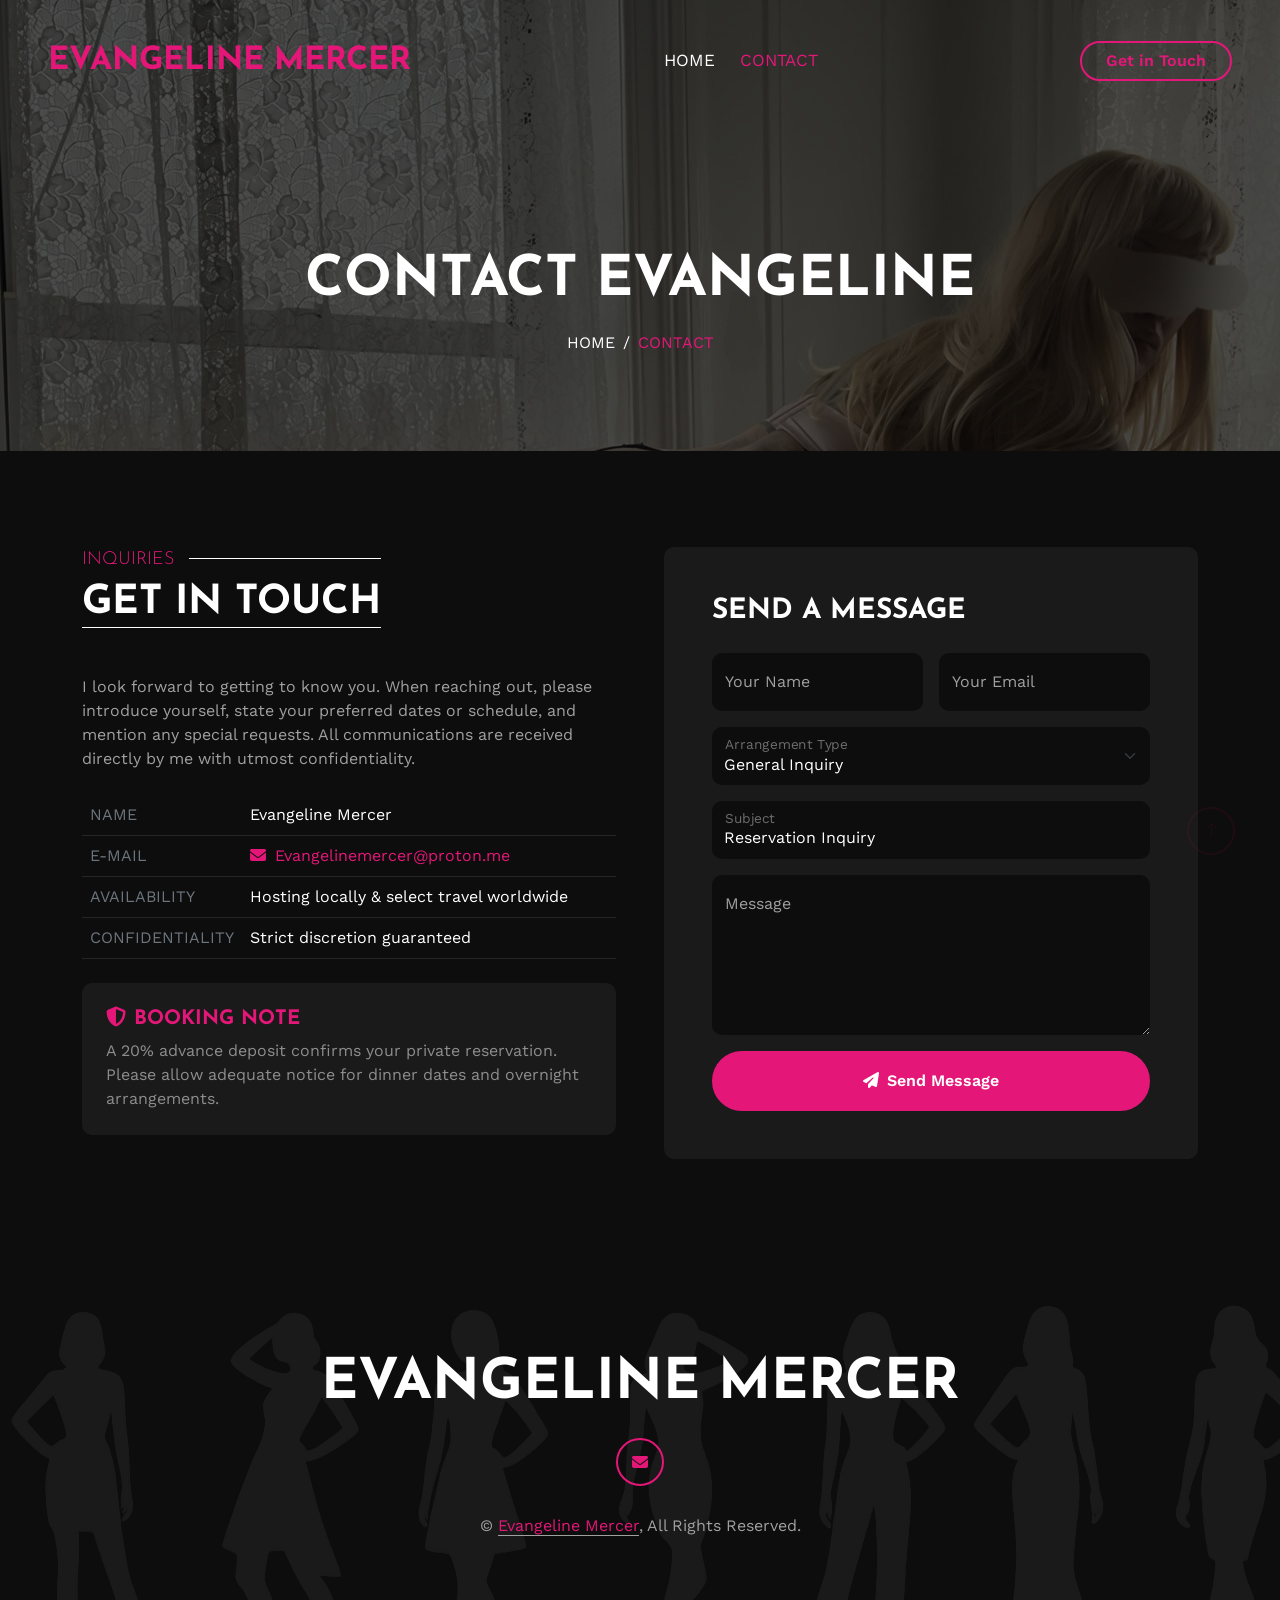
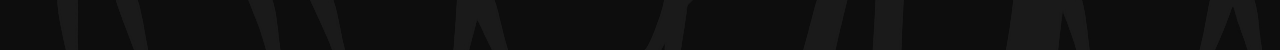
==== contact.html @ fb11c60f "Initial commit: Evangeline Mercer portfolio web app" ====
<!DOCTYPE html>
<html lang="en">

<head>
    <meta charset="utf-8">
    <title>Contact | Evangeline Mercer</title>
    <meta content="width=device-width, initial-scale=1.0" name="viewport">
    <meta content="Evangeline Mercer, Contact, Companion, Inquiries" name="keywords">
    <meta content="Get in touch with Evangeline Mercer for reservations and inquiries." name="description">

    <!-- Favicon -->
    <link href="img/favicon.svg" rel="icon" type="image/svg+xml">

    <!-- Google Web Fonts -->
    <link rel="preconnect" href="https://fonts.googleapis.com">
    <link rel="preconnect" href="https://fonts.gstatic.com" crossorigin>
    <link
        href="https://fonts.googleapis.com/css2?family=Josefin+Sans:wght@300;700&family=Work+Sans:wght@400;600&display=swap"
        rel="stylesheet">

    <!-- Icon Font Stylesheet -->
    <link href="https://cdnjs.cloudflare.com/ajax/libs/font-awesome/6.5.1/css/all.min.css" rel="stylesheet">
    <link href="https://cdn.jsdelivr.net/npm/bootstrap-icons@1.4.1/font/bootstrap-icons.css" rel="stylesheet">

    <!-- Libraries Stylesheet -->
    <link href="lib/animate/animate.min.css" rel="stylesheet">
    <link href="lib/lightbox/css/lightbox.min.css" rel="stylesheet">
    <link href="lib/owlcarousel/assets/owl.carousel.min.css" rel="stylesheet">

    <!-- Customized Bootstrap Stylesheet -->
    <link href="css/bootstrap.min.css" rel="stylesheet">

    <!-- Template Stylesheet -->
    <link href="css/style.css" rel="stylesheet">
</head>

<body>
    <!-- Spinner Start -->
    <div id="spinner"
        class="show bg-dark position-fixed translate-middle w-100 vh-100 top-50 start-50 d-flex align-items-center justify-content-center">
        <div class="spinner-grow text-primary" style="width: 3rem; height: 3rem;" role="status">
            <span class="sr-only">Loading...</span>
        </div>
    </div>
    <!-- Spinner End -->


    <!-- Header Start -->
    <div class="container-fluid p-0">
        <nav class="navbar navbar-expand-lg navbar-dark px-lg-5">
            <a href="index.html" class="navbar-brand ms-4 ms-lg-0">
                <h2 class="mb-0 text-primary text-uppercase">Evangeline Mercer</h2>
            </a>
            <button type="button" class="navbar-toggler me-4" data-bs-toggle="collapse"
                data-bs-target="#navbarCollapse">
                <span class="navbar-toggler-icon"></span>
            </button>
            <div class="collapse navbar-collapse" id="navbarCollapse">
                <div class="navbar-nav mx-auto p-4 p-lg-0">
                    <a href="index.html" class="nav-item nav-link">Home</a>
                    <a href="contact.html" class="nav-item nav-link active">Contact</a>
                </div>
                <div class="d-none d-lg-flex">
                    <a href="contact.html" class="btn btn-outline-primary border-2 px-4">Get in Touch</a>
                </div>
            </div>
        </nav>

        <div class="page-header pb-5">
            <div class="container text-center py-5">
                <h1 class="display-4 text-uppercase mb-3 animated slideInDown">Contact Evangeline</h1>
                <nav aria-label="breadcrumb" class="animated slideInDown">
                    <ol class="breadcrumb justify-content-center text-uppercase mb-0">
                        <li class="breadcrumb-item"><a class="text-white" href="index.html">Home</a></li>
                        <li class="breadcrumb-item text-primary active" aria-current="page">Contact</li>
                    </ol>
                </nav>
            </div>
        </div>
    </div>
    <!-- Header End -->


    <!-- Contact Start -->
    <div class="container-fluid py-5">
        <div class="container py-5">
            <div class="row g-5">
                <div class="col-lg-6">
                    <div class="title wow fadeInUp" data-wow-delay="0.1s">
                        <div class="title-left">
                            <h5 class="text-uppercase text-primary mb-2">Inquiries</h5>
                            <h1>Get in Touch</h1>
                        </div>
                    </div>
                    <p class="mb-4 wow fadeInUp" data-wow-delay="0.2s">
                        I look forward to getting to know you. When reaching out, please introduce yourself, state your preferred dates or schedule, and mention any special requests. All communications are received directly by me with utmost confidentiality.
                    </p>
                    <table class="table table-dark mb-4 wow fadeInUp" data-wow-delay="0.3s">
                        <tr>
                            <td class="text-uppercase text-muted" style="width: 30%;">NAME</td>
                            <td class="text-white font-weight-bold">Evangeline Mercer</td>
                        </tr>
                        <tr>
                            <td class="text-uppercase text-muted">E-MAIL</td>
                            <td>
                                <a href="mailto:Evangelinemercer@proton.me" class="text-primary text-decoration-none">
                                    <i class="fa fa-envelope me-1"></i> Evangelinemercer@proton.me
                                </a>
                            </td>
                        </tr>
                        <tr>
                            <td class="text-uppercase text-muted">AVAILABILITY</td>
                            <td class="text-white">Hosting locally & select travel worldwide</td>
                        </tr>
                        <tr>
                            <td class="text-uppercase text-muted">CONFIDENTIALITY</td>
                            <td class="text-white">Strict discretion guaranteed</td>
                        </tr>
                    </table>
                    <div class="p-4 bg-secondary rounded wow fadeInUp" data-wow-delay="0.4s">
                        <h5 class="text-uppercase text-primary mb-2"><i class="fa fa-shield-alt me-2"></i>Booking Note</h5>
                        <p class="mb-0 text-white-50">
                            A 20% advance deposit confirms your private reservation. Please allow adequate notice for dinner dates and overnight arrangements.
                        </p>
                    </div>
                </div>

                <div class="col-lg-6 wow fadeInUp" data-wow-delay="0.5s">
                    <div class="bg-secondary p-4 p-md-5 rounded">
                        <h3 class="text-uppercase mb-4">Send a Message</h3>
                        <div id="formAlert" class="alert alert-success d-none mb-3" role="alert">
                            Your message has been prepared! If your email app did not open automatically, please send directly to <strong class="text-white">Evangelinemercer@proton.me</strong>.
                        </div>
                        <form id="contactForm">
                            <div class="row g-3">
                                <div class="col-md-6">
                                    <div class="form-floating">
                                        <input type="text" class="form-control bg-dark text-white border-0" id="name"
                                            placeholder="Your Name" required>
                                        <label for="name">Your Name</label>
                                    </div>
                                </div>
                                <div class="col-md-6">
                                    <div class="form-floating">
                                        <input type="email" class="form-control bg-dark text-white border-0" id="email"
                                            placeholder="Your Email" required>
                                        <label for="email">Your Email</label>
                                    </div>
                                </div>
                                <div class="col-12">
                                    <div class="form-floating">
                                        <select class="form-select bg-dark text-white border-0" id="serviceType">
                                            <option value="General Inquiry">General Inquiry</option>
                                            <option value="Introduction (1 Hour)">Introduction (1 Hour)</option>
                                            <option value="2 Hours Together">2 Hours Together</option>
                                            <option value="Dinner Date">Dinner Date</option>
                                            <option value="Travel / Extended Arrangement">Travel / Extended Arrangement</option>
                                        </select>
                                        <label for="serviceType">Arrangement Type</label>
                                    </div>
                                </div>
                                <div class="col-12">
                                    <div class="form-floating">
                                        <input type="text" class="form-control bg-dark text-white border-0" id="subject"
                                            placeholder="Subject" value="Reservation Inquiry">
                                        <label for="subject">Subject</label>
                                    </div>
                                </div>
                                <div class="col-12">
                                    <div class="form-floating">
                                        <textarea class="form-control bg-dark text-white border-0"
                                            placeholder="Tell me a bit about yourself and your ideal date/time..." id="message"
                                            style="height: 160px" required></textarea>
                                        <label for="message">Message</label>
                                    </div>
                                </div>
                                <div class="col-12">
                                    <button class="btn btn-primary border-2 w-100 py-3" type="submit">
                                        <i class="fa fa-paper-plane me-2"></i>Send Message
                                    </button>
                                </div>
                            </div>
                        </form>
                    </div>
                </div>
            </div>
        </div>
    </div>
    <!-- Contact End -->


    <!-- Footer Start -->
    <div class="container-fluid bg-dark text-light footer py-5 wow fadeIn" data-wow-delay="0.1s">
        <div class="container text-center py-5">
            <a href="index.html">
                <h1 class="display-4 mb-3 text-white text-uppercase">Evangeline Mercer</h1>
            </a>
            <div class="d-flex justify-content-center mb-4">
                <a class="btn btn-lg-square btn-outline-primary border-2 m-1" href="mailto:Evangelinemercer@proton.me" title="Email Evangeline">
                    <i class="fa fa-envelope"></i>
                </a>
            </div>
            <p>&copy; <a class="border-bottom text-primary" href="#">Evangeline Mercer</a>, All Rights Reserved.</p>
        </div>
    </div>
    <!-- Footer End -->


    <!-- Back to Top -->
    <a href="#" class="btn btn-outline-primary border-2 btn-lg-square back-to-top"><i class="bi bi-arrow-up"></i></a>


    <!-- JavaScript Libraries -->
    <script src="https://code.jquery.com/jquery-3.4.1.min.js"></script>
    <script src="https://cdn.jsdelivr.net/npm/bootstrap@5.0.0/dist/js/bootstrap.bundle.min.js"></script>
    <script src="lib/wow/wow.min.js"></script>
    <script src="lib/easing/easing.min.js"></script>
    <script src="lib/waypoints/waypoints.min.js"></script>
    <script src="lib/owlcarousel/owl.carousel.min.js"></script>
    <script src="lib/lightbox/js/lightbox.min.js"></script>

    <!-- Template Javascript -->
    <script src="js/main.js"></script>

    <!-- Contact Form Handler -->
    <script>
        document.getElementById('contactForm').addEventListener('submit', function(e) {
            e.preventDefault();
            var name = document.getElementById('name').value;
            var email = document.getElementById('email').value;
            var service = document.getElementById('serviceType').value;
            var subject = document.getElementById('subject').value || ('Inquiry from ' + name);
            var message = document.getElementById('message').value;

            var fullSubject = encodeURIComponent(subject + ' - ' + service);
            var bodyText = encodeURIComponent(
                'Hello Evangeline,\n\n' +
                'Name: ' + name + '\n' +
                'Email: ' + email + '\n' +
                'Arrangement: ' + service + '\n\n' +
                'Message:\n' + message + '\n'
            );

            document.getElementById('formAlert').classList.remove('d-none');
            window.location.href = 'mailto:Evangelinemercer@proton.me?subject=' + fullSubject + '&body=' + bodyText;
        });
    </script>
</body>

</html>
---- css/style.css ----
/********** Template CSS **********/

.back-to-top {
    position: fixed;
    display: none;
    right: 45px;
    bottom: 45px;
    z-index: 99;
}


/*** Spinner ***/
#spinner {
    opacity: 0;
    visibility: hidden;
    transition: opacity .5s ease-out, visibility 0s linear .5s;
    z-index: 99999;
}

#spinner.show {
    transition: opacity .5s ease-out, visibility 0s linear 0s;
    visibility: visible;
    opacity: 1;
}


/*** Button ***/
.btn {
    font-weight: 600;
    transition: .5s;
    border-radius: 50px;
}

.btn-square {
    width: 38px;
    height: 38px;
}

.btn-sm-square {
    width: 32px;
    height: 32px;
}

.btn-lg-square {
    width: 48px;
    height: 48px;
}

.btn-square,
.btn-sm-square,
.btn-lg-square {
    padding: 0;
    display: flex;
    align-items: center;
    justify-content: center;
    font-weight: inherit;
}

.btn-primary {
    color: var(--bs-white);
}


/*** Navbar ***/
.navbar {
    position: absolute;
    width: 100%;
    top: 0;
    left: 0;
    z-index: 9;
    transition: .5s;
}

.navbar .navbar-nav .nav-link {
    margin-right: 25px;
    padding: 40px 0;
    color: var(--bs-white);
    font-size: 17px;
    text-transform: uppercase;
    outline: none;
    transition: .5s;
}

.navbar .navbar-nav .nav-link:hover,
.navbar .navbar-nav .nav-link.active {
    color: var(--bs-primary);
}

@media (max-width: 991.98px) {
    .navbar .navbar-nav .nav-link,
    .navbar.bg-dark .navbar-nav .nav-link {
        margin-right: 0;
        padding: 10px 0;
    }

    .navbar .navbar-nav {
        margin-top: 8px;
        border-top: 1px solid var(--bs-light);
    }
}

@media (min-width: 992px) {
    .navbar.bg-dark .navbar-nav .nav-link {
        padding: 20px 0;
    }

    .navbar .nav-item .dropdown-menu {
        display: block;
        border: none;
        margin-top: 0;
        top: 150%;
        opacity: 0;
        visibility: hidden;
        transition: .5s;
    }

    .navbar .nav-item:hover .dropdown-menu {
        top: 100%;
        visibility: visible;
        transition: .5s;
        opacity: 1;
    }
}

.navbar .dropdown-toggle::after {
    border: none;
    content: "\f107";
    font-family: "Font Awesome 5 Free";
    font-weight: 900;
    vertical-align: middle;
    margin-left: 8px;
}


/*** Header ***/
.carousel-caption {
    top: 0;
    left: 0;
    right: 0;
    bottom: 0;
    padding-top: 100px;
    background: rgba(0, 0, 0, .7);
    z-index: 1;
}

.carousel-control-prev,
.carousel-control-next {
    width: 10%;
}

.carousel-control-prev-icon,
.carousel-control-next-icon {
    width: 3rem;
    height: 3rem;
}

@media (max-width: 768px) {
    #header-carousel .carousel-item {
        position: relative;
        min-height: 550px;
    }
    
    #header-carousel .carousel-item img {
        position: absolute;
        width: 100%;
        height: 100%;
        object-fit: cover;
    }
}

.page-header {
    padding-top: 200px;
    background: linear-gradient(rgba(0, 0, 0, .7), rgba(0, 0, 0, .7)), url(../img/image.png) top center no-repeat;
    background-size: cover;
}

.page-header .breadcrumb-item + .breadcrumb-item::before {
    color: var(--bs-white);
}


/*** Title ***/
.title {
    margin-bottom: 2rem;
}

.title .title-left,
.title .title-center,
.title .title-right {
    display: inline-block;
    text-transform: uppercase;
    overflow: hidden;
}

.title .title-center {
    text-align: center;
}

.title .title-right {
    text-align: right;
}

.title .title-left h5,
.title .title-center h5,
.title .title-right h5 {
    position: relative;
    display: inline-block;
    font-size: 18px;
    font-weight: 300;
}

.title .title-left h5::after,
.title .title-center h5::before,
.title .title-center h5::after,
.title .title-right h5::before {
    position: absolute;
    content: "";
    width: 500%;
    height: 0;
    top: 9px;
    border-bottom: 1px solid var(--bs-white);
}

.title .title-left h5::after,
.title .title-center h5::after {
    left: calc(100% + 15px);
}

.title .title-right h5::before,
.title .title-center h5::before {
    right: calc(100% + 15px);
}

.title .title-left h1,
.title .title-center h1,
.title .title-right h1 {
    border-bottom: 1px solid var(--bs-white);
}


/*** Service ***/
.service-item {
    position: relative;
    margin-top: 2.5rem;
    overflow: hidden;
}

.service-item .service-img {
    position: relative;
    display: inline-block;
}

.service-item .service-img::before {
    position: absolute;
    content: "";
    width: calc(100% - 12rem);
    height: calc(100% - 12rem);
    top: 50%;
    left: 50%;
    transform: translate(-50%, -50%);
    border: 3rem solid rgba(0, 0, 0, .5);
    border-radius: 300px;
    z-index: 1;
}

.service-item.service-item-left {
    border-radius: 500px 0 0 500px;
    background: linear-gradient(to right, var(--bs-secondary), var(--bs-dark));
}

.service-item.service-item-right {
    border-radius: 0 500px 500px 0;
    background: linear-gradient(to left, var(--bs-secondary), var(--bs-dark));
}

@media (max-width: 767.98px) {
    .service-item.service-item-left,
    .service-item.service-item-right {
        border-radius: 500px 500px 0 0;
        background: linear-gradient(to bottom, var(--bs-secondary), var(--bs-dark));
        text-align: center;
    }
}


/*** Team ***/
.team-item {
    position: relative;
}

.team-item .team-name {
    position: absolute;
    width: 100%;
    height: 60px;
    left: 0;
    bottom: 0;
    display: flex;
    align-items: center;
    justify-content: center;
    background: rgba(0, 0, 0, .7);
}

.team-item .team-body {
    position: relative;
    overflow: hidden;
}

.team-item .team-body .team-before,
.team-item .team-body .team-after {
    position: absolute;
    content: "";
    width: 0;
    height: calc(100% - 60px);
    top: 0;
    left: 0;
    background: rgba(0, 0, 0, .7);
    display: flex;
    flex-direction: column;
    justify-content: center;
    transition: .5s;
}

.team-item .team-body .team-after {
    left: auto;
    right: 0;
}

.team-item .team-body .team-before {
    text-align: right;
}

.team-item:hover .team-body .team-before,
.team-item:hover .team-body .team-after {
    width: 50%;
}

.team-item .team-body .team-before span,
.team-item .team-body .team-after span {
    margin: 5px;
    color: var(--bs-white);
    opacity: 0;
    transition: .5s;
}

.team-item:hover .team-body .team-before span,
.team-item:hover .team-body .team-after span {
    opacity: 1;
    transition-delay: .2s;
}


/*** Testimonial ***/
.testimonial-carousel {
    max-width: 700px;
    margin: 0 auto;
}

.testimonial-carousel .owl-dots {
    margin-top: 35px;
    height: 100px;
    display: flex;
    align-items: center;
    justify-content: center;
}

.testimonial-carousel .owl-dots .owl-dot {
    width: 60px;
    height: 60px;
    margin: 0 5px;
    padding: 10px;
    background: var(--bs-dark);
    border-radius: 100px;
    transition: .5s;
}

.testimonial-carousel .owl-dots .owl-dot.active {
    width: 100px;
    height: 100px;
}

.testimonial-carousel .owl-dots .owl-dot img {
    opacity: .1;
    transition: .5s;
    border-radius: 100px;
}

.testimonial-carousel .owl-dots .owl-dot.active img {
    opacity: 1;
}


/*** Footer ***/
@keyframes footerAnimatedBg {
	0% {
        background-position: 0 0;
    }

	100% {
        background-position: -1000px 0;
    }
}

.footer {
	background-image: url(../img/footer-bg.png);
	background-position: 0px 0px;
    background-repeat: repeat-x;
	animation: footerAnimatedBg 50s linear infinite;
}
/*** Custom Gallery & Interactive Enhancements ***/
.gallery-card {
    position: relative;
    overflow: hidden;
    border-radius: 8px;
    box-shadow: 0 5px 15px rgba(0, 0, 0, 0.5);
    background: #000;
    transition: transform 0.3s ease, box-shadow 0.3s ease;
}

.gallery-card:hover {
    transform: translateY(-6px);
    box-shadow: 0 10px 25px rgba(228, 23, 121, 0.35);
}

.gallery-card a {
    display: block;
    position: relative;
    width: 100%;
}

.gallery-card img {
    width: 100%;
    height: 380px;
    object-fit: cover;
    object-position: center top;
    display: block;
    transition: transform 0.5s ease, filter 0.5s ease;
}

.gallery-card:hover img {
    transform: scale(1.05);
    filter: brightness(0.9);
}

.gallery-card .gallery-overlay {
    position: absolute;
    top: 0;
    left: 0;
    width: 100%;
    height: 100%;
    background: rgba(228, 23, 121, 0.25);
    display: flex;
    align-items: center;
    justify-content: center;
    opacity: 0;
    transition: opacity 0.35s ease;
}

.gallery-card:hover .gallery-overlay {
    opacity: 1;
}

.gallery-card .gallery-overlay i {
    font-size: 2rem;
    padding: 12px;
    border-radius: 50%;
    background: rgba(0, 0, 0, 0.6);
}
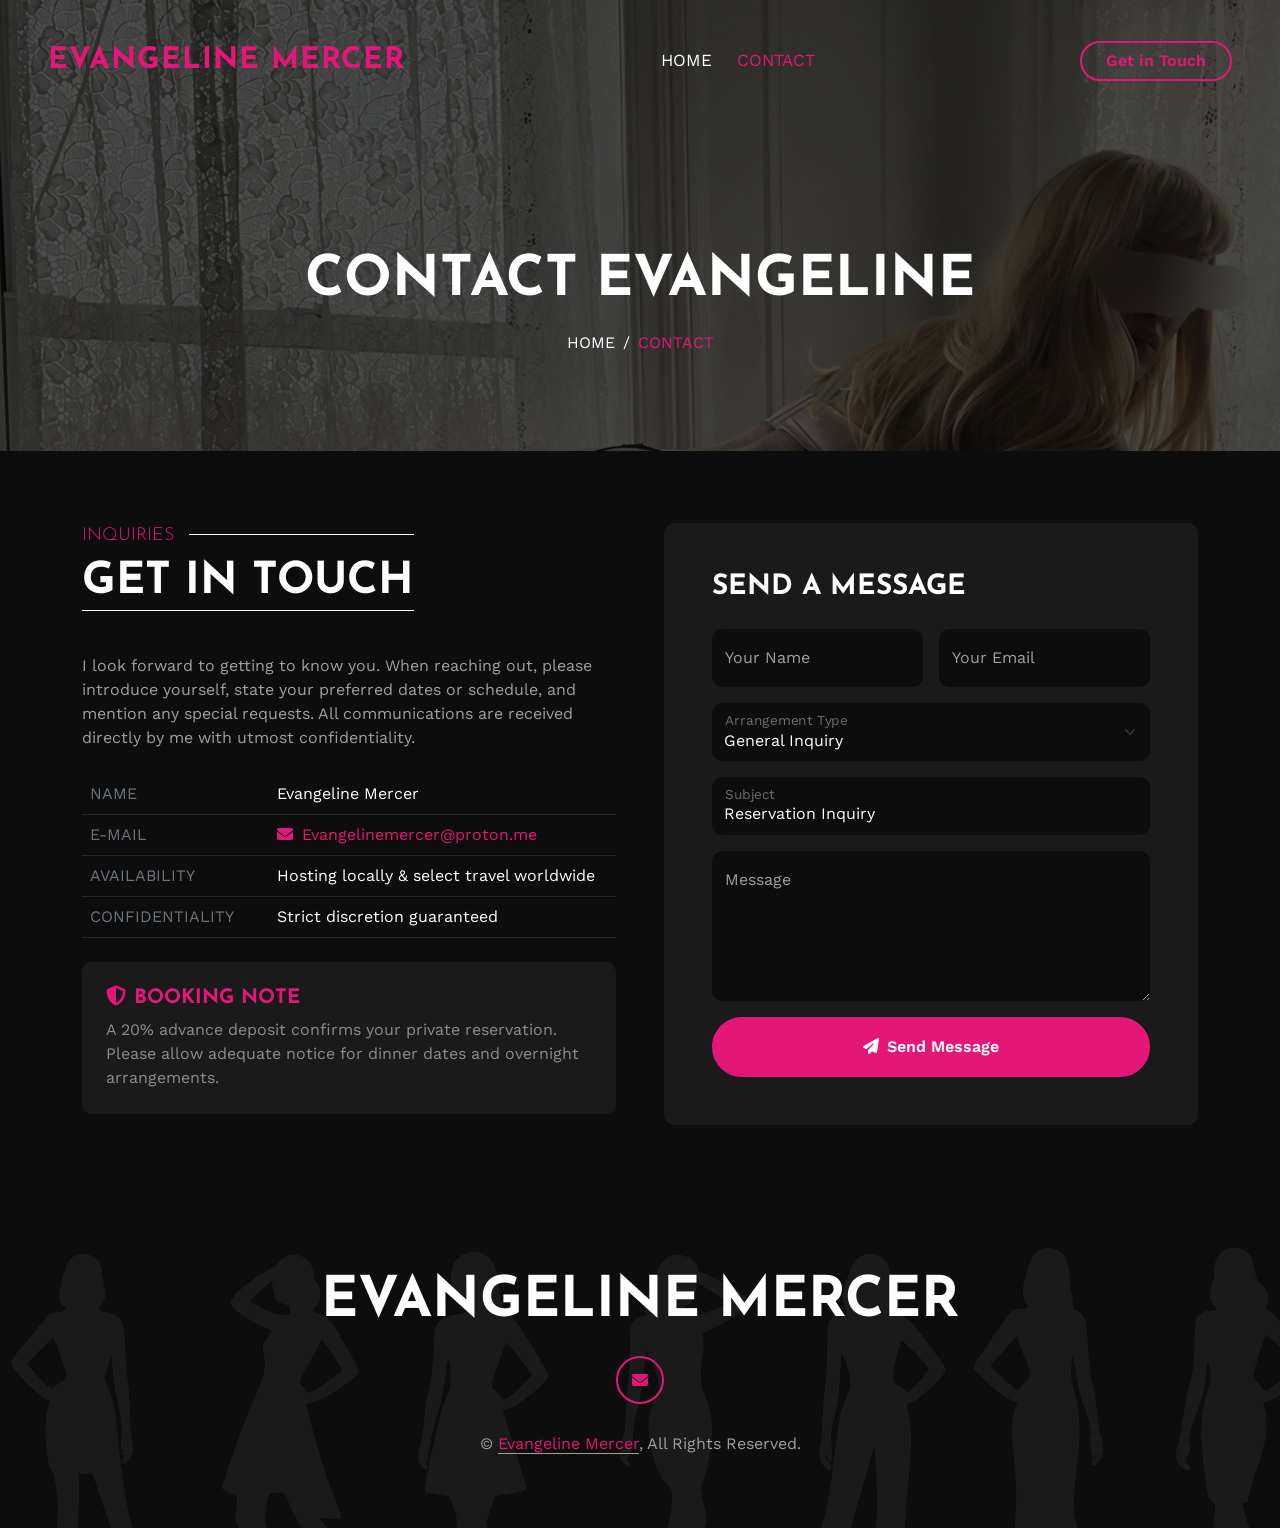
==== commit 4ed4156b: "Improve mobile responsiveness across all devices" ====
--- a/contact.html
+++ b/contact.html
@@ -47,16 +47,16 @@
 
     <!-- Header Start -->
     <div class="container-fluid p-0">
-        <nav class="navbar navbar-expand-lg navbar-dark px-lg-5">
-            <a href="index.html" class="navbar-brand ms-4 ms-lg-0">
+        <nav class="navbar navbar-expand-lg navbar-dark px-3 px-lg-5">
+            <a href="index.html" class="navbar-brand ms-1 ms-sm-2 ms-lg-0">
                 <h2 class="mb-0 text-primary text-uppercase">Evangeline Mercer</h2>
             </a>
-            <button type="button" class="navbar-toggler me-4" data-bs-toggle="collapse"
-                data-bs-target="#navbarCollapse">
+            <button type="button" class="navbar-toggler me-1 me-sm-2 me-lg-0" data-bs-toggle="collapse"
+                data-bs-target="#navbarCollapse" aria-label="Toggle navigation">
                 <span class="navbar-toggler-icon"></span>
             </button>
             <div class="collapse navbar-collapse" id="navbarCollapse">
-                <div class="navbar-nav mx-auto p-4 p-lg-0">
+                <div class="navbar-nav mx-auto p-3 p-lg-0">
                     <a href="index.html" class="nav-item nav-link">Home</a>
                     <a href="contact.html" class="nav-item nav-link active">Contact</a>
                 </div>
@@ -66,12 +66,12 @@
             </div>
         </nav>
 
-        <div class="page-header pb-5">
-            <div class="container text-center py-5">
-                <h1 class="display-4 text-uppercase mb-3 animated slideInDown">Contact Evangeline</h1>
+        <div class="page-header pb-4 pb-lg-5">
+            <div class="container text-center py-4 py-lg-5">
+                <h1 class="display-4 text-uppercase mb-2 mb-lg-3 animated slideInDown">Contact Evangeline</h1>
                 <nav aria-label="breadcrumb" class="animated slideInDown">
                     <ol class="breadcrumb justify-content-center text-uppercase mb-0">
-                        <li class="breadcrumb-item"><a class="text-white" href="index.html">Home</a></li>
+                        <li class="breadcrumb-item"><a class="text-white text-decoration-none" href="index.html">Home</a></li>
                         <li class="breadcrumb-item text-primary active" aria-current="page">Contact</li>
                     </ol>
                 </nav>
@@ -82,9 +82,9 @@
 
 
     <!-- Contact Start -->
-    <div class="container-fluid py-5">
-        <div class="container py-5">
-            <div class="row g-5">
+    <div class="container-fluid py-4 py-lg-5">
+        <div class="container py-2 py-lg-4">
+            <div class="row g-4 g-lg-5">
                 <div class="col-lg-6">
                     <div class="title wow fadeInUp" data-wow-delay="0.1s">
                         <div class="title-left">
@@ -95,29 +95,31 @@
                     <p class="mb-4 wow fadeInUp" data-wow-delay="0.2s">
                         I look forward to getting to know you. When reaching out, please introduce yourself, state your preferred dates or schedule, and mention any special requests. All communications are received directly by me with utmost confidentiality.
                     </p>
-                    <table class="table table-dark mb-4 wow fadeInUp" data-wow-delay="0.3s">
-                        <tr>
-                            <td class="text-uppercase text-muted" style="width: 30%;">NAME</td>
-                            <td class="text-white font-weight-bold">Evangeline Mercer</td>
-                        </tr>
-                        <tr>
-                            <td class="text-uppercase text-muted">E-MAIL</td>
-                            <td>
-                                <a href="mailto:Evangelinemercer@proton.me" class="text-primary text-decoration-none">
-                                    <i class="fa fa-envelope me-1"></i> Evangelinemercer@proton.me
-                                </a>
-                            </td>
-                        </tr>
-                        <tr>
-                            <td class="text-uppercase text-muted">AVAILABILITY</td>
-                            <td class="text-white">Hosting locally & select travel worldwide</td>
-                        </tr>
-                        <tr>
-                            <td class="text-uppercase text-muted">CONFIDENTIALITY</td>
-                            <td class="text-white">Strict discretion guaranteed</td>
-                        </tr>
-                    </table>
-                    <div class="p-4 bg-secondary rounded wow fadeInUp" data-wow-delay="0.4s">
+                    <div class="table-responsive mb-4 wow fadeInUp" data-wow-delay="0.3s">
+                        <table class="table table-dark mb-0">
+                            <tr>
+                                <td class="text-uppercase text-muted" style="width: 35%;">NAME</td>
+                                <td class="text-white font-weight-bold">Evangeline Mercer</td>
+                            </tr>
+                            <tr>
+                                <td class="text-uppercase text-muted">E-MAIL</td>
+                                <td>
+                                    <a href="mailto:Evangelinemercer@proton.me" class="text-primary text-decoration-none">
+                                        <i class="fa fa-envelope me-1"></i> Evangelinemercer@proton.me
+                                    </a>
+                                </td>
+                            </tr>
+                            <tr>
+                                <td class="text-uppercase text-muted">AVAILABILITY</td>
+                                <td class="text-white">Hosting locally & select travel worldwide</td>
+                            </tr>
+                            <tr>
+                                <td class="text-uppercase text-muted">CONFIDENTIALITY</td>
+                                <td class="text-white">Strict discretion guaranteed</td>
+                            </tr>
+                        </table>
+                    </div>
+                    <div class="p-3 p-md-4 bg-secondary rounded wow fadeInUp" data-wow-delay="0.4s">
                         <h5 class="text-uppercase text-primary mb-2"><i class="fa fa-shield-alt me-2"></i>Booking Note</h5>
                         <p class="mb-0 text-white-50">
                             A 20% advance deposit confirms your private reservation. Please allow adequate notice for dinner dates and overnight arrangements.
@@ -126,21 +128,21 @@
                 </div>
 
                 <div class="col-lg-6 wow fadeInUp" data-wow-delay="0.5s">
-                    <div class="bg-secondary p-4 p-md-5 rounded">
-                        <h3 class="text-uppercase mb-4">Send a Message</h3>
+                    <div class="bg-secondary p-3 p-sm-4 p-md-5 rounded">
+                        <h3 class="text-uppercase mb-3 mb-md-4">Send a Message</h3>
                         <div id="formAlert" class="alert alert-success d-none mb-3" role="alert">
                             Your message has been prepared! If your email app did not open automatically, please send directly to <strong class="text-white">Evangelinemercer@proton.me</strong>.
                         </div>
                         <form id="contactForm">
                             <div class="row g-3">
-                                <div class="col-md-6">
+                                <div class="col-12 col-md-6">
                                     <div class="form-floating">
                                         <input type="text" class="form-control bg-dark text-white border-0" id="name"
                                             placeholder="Your Name" required>
                                         <label for="name">Your Name</label>
                                     </div>
                                 </div>
-                                <div class="col-md-6">
+                                <div class="col-12 col-md-6">
                                     <div class="form-floating">
                                         <input type="email" class="form-control bg-dark text-white border-0" id="email"
                                             placeholder="Your Email" required>
@@ -170,7 +172,7 @@
                                     <div class="form-floating">
                                         <textarea class="form-control bg-dark text-white border-0"
                                             placeholder="Tell me a bit about yourself and your ideal date/time..." id="message"
-                                            style="height: 160px" required></textarea>
+                                            style="height: 150px" required></textarea>
                                         <label for="message">Message</label>
                                     </div>
                                 </div>
@@ -190,8 +192,8 @@
 
 
     <!-- Footer Start -->
-    <div class="container-fluid bg-dark text-light footer py-5 wow fadeIn" data-wow-delay="0.1s">
-        <div class="container text-center py-5">
+    <div class="container-fluid bg-dark text-light footer py-4 py-md-5 wow fadeIn" data-wow-delay="0.1s">
+        <div class="container text-center py-3 py-md-4">
             <a href="index.html">
                 <h1 class="display-4 mb-3 text-white text-uppercase">Evangeline Mercer</h1>
             </a>
@@ -200,14 +202,14 @@
                     <i class="fa fa-envelope"></i>
                 </a>
             </div>
-            <p>&copy; <a class="border-bottom text-primary" href="#">Evangeline Mercer</a>, All Rights Reserved.</p>
+            <p class="mb-0">&copy; <a class="border-bottom text-primary text-decoration-none" href="#">Evangeline Mercer</a>, All Rights Reserved.</p>
         </div>
     </div>
     <!-- Footer End -->
 
 
     <!-- Back to Top -->
-    <a href="#" class="btn btn-outline-primary border-2 btn-lg-square back-to-top"><i class="bi bi-arrow-up"></i></a>
+    <a href="#" class="btn btn-outline-primary border-2 btn-lg-square back-to-top" aria-label="Back to Top"><i class="bi bi-arrow-up"></i></a>
 
 
     <!-- JavaScript Libraries -->
@@ -248,4 +250,3 @@
 </body>
 
 </html>
-
--- a/css/style.css
+++ b/css/style.css
@@ -1,4 +1,9 @@
 /********** Template CSS **********/
+
+html, body {
+    overflow-x: hidden;
+    max-width: 100%;
+}
 
 .back-to-top {
     position: fixed;
@@ -50,7 +55,7 @@
 .btn-sm-square,
 .btn-lg-square {
     padding: 0;
-    display: flex;
+    display: inline-flex;
     align-items: center;
     justify-content: center;
     font-weight: inherit;
@@ -67,8 +72,13 @@
     width: 100%;
     top: 0;
     left: 0;
-    z-index: 9;
+    z-index: 999;
     transition: .5s;
+}
+
+.navbar-brand h2 {
+    font-size: clamp(1.2rem, 4.5vw, 1.85rem);
+    letter-spacing: 1px;
 }
 
 .navbar .navbar-nav .nav-link {
@@ -87,15 +97,30 @@
 }
 
 @media (max-width: 991.98px) {
+    .navbar {
+        padding: 12px 15px;
+        background: rgba(15, 17, 21, 0.96);
+    }
+
+    .navbar .navbar-collapse {
+        background: #111418;
+        border-radius: 10px;
+        padding: 15px 20px;
+        margin-top: 10px;
+        box-shadow: 0 10px 30px rgba(0, 0, 0, 0.6);
+        border: 1px solid rgba(255, 255, 255, 0.08);
+    }
+
+    .navbar .navbar-nav {
+        margin-top: 4px;
+        border-top: 1px solid rgba(255, 255, 255, 0.1);
+    }
+
     .navbar .navbar-nav .nav-link,
     .navbar.bg-dark .navbar-nav .nav-link {
         margin-right: 0;
-        padding: 10px 0;
-    }
-
-    .navbar .navbar-nav {
-        margin-top: 8px;
-        border-top: 1px solid var(--bs-light);
+        padding: 12px 0;
+        border-bottom: 1px solid rgba(255, 255, 255, 0.05);
     }
 }
 
@@ -132,7 +157,20 @@
 }
 
 
-/*** Header ***/
+/*** Header & Hero Carousel ***/
+#header-carousel .carousel-item {
+    position: relative;
+    min-height: 520px;
+    max-height: 85vh;
+}
+
+#header-carousel .carousel-item img {
+    width: 100%;
+    height: 100%;
+    object-fit: cover;
+    object-position: center top;
+}
+
 .carousel-caption {
     top: 0;
     left: 0;
@@ -157,7 +195,8 @@
 @media (max-width: 768px) {
     #header-carousel .carousel-item {
         position: relative;
-        min-height: 550px;
+        min-height: 480px;
+        height: 75vh;
     }
     
     #header-carousel .carousel-item img {
@@ -165,6 +204,23 @@
         width: 100%;
         height: 100%;
         object-fit: cover;
+        object-position: center 20%;
+    }
+
+    .carousel-caption {
+        padding: 85px 15px 30px;
+    }
+
+    .carousel-caption h1.display-1 {
+        font-size: clamp(1.85rem, 7.5vw, 3rem) !important;
+        line-height: 1.2;
+        letter-spacing: 0.5px;
+    }
+
+    .carousel-caption h5 {
+        font-size: 14px;
+        letter-spacing: 2px !important;
+        margin-bottom: 0.75rem !important;
     }
 }
 
@@ -174,6 +230,17 @@
     background-size: cover;
 }
 
+@media (max-width: 768px) {
+    .page-header {
+        padding-top: 130px;
+        padding-bottom: 35px;
+    }
+
+    .page-header h1.display-4 {
+        font-size: clamp(1.75rem, 6vw, 2.5rem);
+    }
+}
+
 .page-header .breadcrumb-item + .breadcrumb-item::before {
     color: var(--bs-white);
 }
@@ -181,7 +248,9 @@
 
 /*** Title ***/
 .title {
-    margin-bottom: 2rem;
+    margin-bottom: 1.75rem;
+    max-width: 100%;
+    overflow: hidden;
 }
 
 .title .title-left,
@@ -190,6 +259,7 @@
     display: inline-block;
     text-transform: uppercase;
     overflow: hidden;
+    max-width: 100%;
 }
 
 .title .title-center {
@@ -235,6 +305,23 @@
 .title .title-center h1,
 .title .title-right h1 {
     border-bottom: 1px solid var(--bs-white);
+    font-size: clamp(1.6rem, 5.5vw, 2.75rem);
+    line-height: 1.25;
+    word-wrap: break-word;
+    overflow-wrap: break-word;
+}
+
+@media (max-width: 576px) {
+    .title .title-left h5,
+    .title .title-center h5,
+    .title .title-right h5 {
+        font-size: 14px;
+    }
+    .title .title-left h1,
+    .title .title-center h1,
+    .title .title-right h1 {
+        font-size: 1.65rem;
+    }
 }
 
 
@@ -283,75 +370,9 @@
 }
 
 
-/*** Team ***/
-.team-item {
-    position: relative;
-}
-
-.team-item .team-name {
-    position: absolute;
-    width: 100%;
-    height: 60px;
-    left: 0;
-    bottom: 0;
-    display: flex;
-    align-items: center;
-    justify-content: center;
-    background: rgba(0, 0, 0, .7);
-}
-
-.team-item .team-body {
-    position: relative;
-    overflow: hidden;
-}
-
-.team-item .team-body .team-before,
-.team-item .team-body .team-after {
-    position: absolute;
-    content: "";
-    width: 0;
-    height: calc(100% - 60px);
-    top: 0;
-    left: 0;
-    background: rgba(0, 0, 0, .7);
-    display: flex;
-    flex-direction: column;
-    justify-content: center;
-    transition: .5s;
-}
-
-.team-item .team-body .team-after {
-    left: auto;
-    right: 0;
-}
-
-.team-item .team-body .team-before {
-    text-align: right;
-}
-
-.team-item:hover .team-body .team-before,
-.team-item:hover .team-body .team-after {
-    width: 50%;
-}
-
-.team-item .team-body .team-before span,
-.team-item .team-body .team-after span {
-    margin: 5px;
-    color: var(--bs-white);
-    opacity: 0;
-    transition: .5s;
-}
-
-.team-item:hover .team-body .team-before span,
-.team-item:hover .team-body .team-after span {
-    opacity: 1;
-    transition-delay: .2s;
-}
-
-
-/*** Testimonial ***/
+/*** Testimonial Carousel ***/
 .testimonial-carousel {
-    max-width: 700px;
+    max-width: 750px;
     margin: 0 auto;
 }
 
@@ -388,6 +409,19 @@
     opacity: 1;
 }
 
+@media (max-width: 768px) {
+    .testimonial-carousel {
+        padding: 0 10px;
+    }
+    .testimonial-carousel .testimonial-item p {
+        font-size: 1.05rem !important;
+        line-height: 1.6;
+    }
+    .testimonial-carousel .testimonial-item h5 {
+        font-size: 0.95rem;
+    }
+}
+
 
 /*** Footer ***/
 @keyframes footerAnimatedBg {
@@ -406,6 +440,18 @@
     background-repeat: repeat-x;
 	animation: footerAnimatedBg 50s linear infinite;
 }
+
+@media (max-width: 768px) {
+    .footer {
+        padding-top: 2.5rem !important;
+        padding-bottom: 2.5rem !important;
+    }
+    .footer h1.display-4 {
+        font-size: clamp(1.6rem, 5.5vw, 2.25rem);
+    }
+}
+
+
 /*** Custom Gallery & Interactive Enhancements ***/
 .gallery-card {
     position: relative;
@@ -465,3 +511,46 @@
     border-radius: 50%;
     background: rgba(0, 0, 0, 0.6);
 }
+
+@media (max-width: 991.98px) {
+    .gallery-card img {
+        height: 340px;
+    }
+}
+
+@media (max-width: 767.98px) {
+    .gallery-card img {
+        height: 290px;
+    }
+}
+
+@media (max-width: 575.98px) {
+    .gallery-card img {
+        height: 320px;
+    }
+}
+
+
+/*** Mobile Form & Table Polish ***/
+.table-dark td {
+    word-break: break-word;
+    overflow-wrap: anywhere;
+    vertical-align: middle;
+}
+
+.form-control, .form-select {
+    font-size: 16px; /* Prevents auto-zoom on iOS Safari */
+}
+
+@media (max-width: 576px) {
+    .back-to-top {
+        right: 18px;
+        bottom: 18px;
+        width: 44px;
+        height: 44px;
+        padding: 0;
+        display: flex;
+        align-items: center;
+        justify-content: center;
+    }
+}
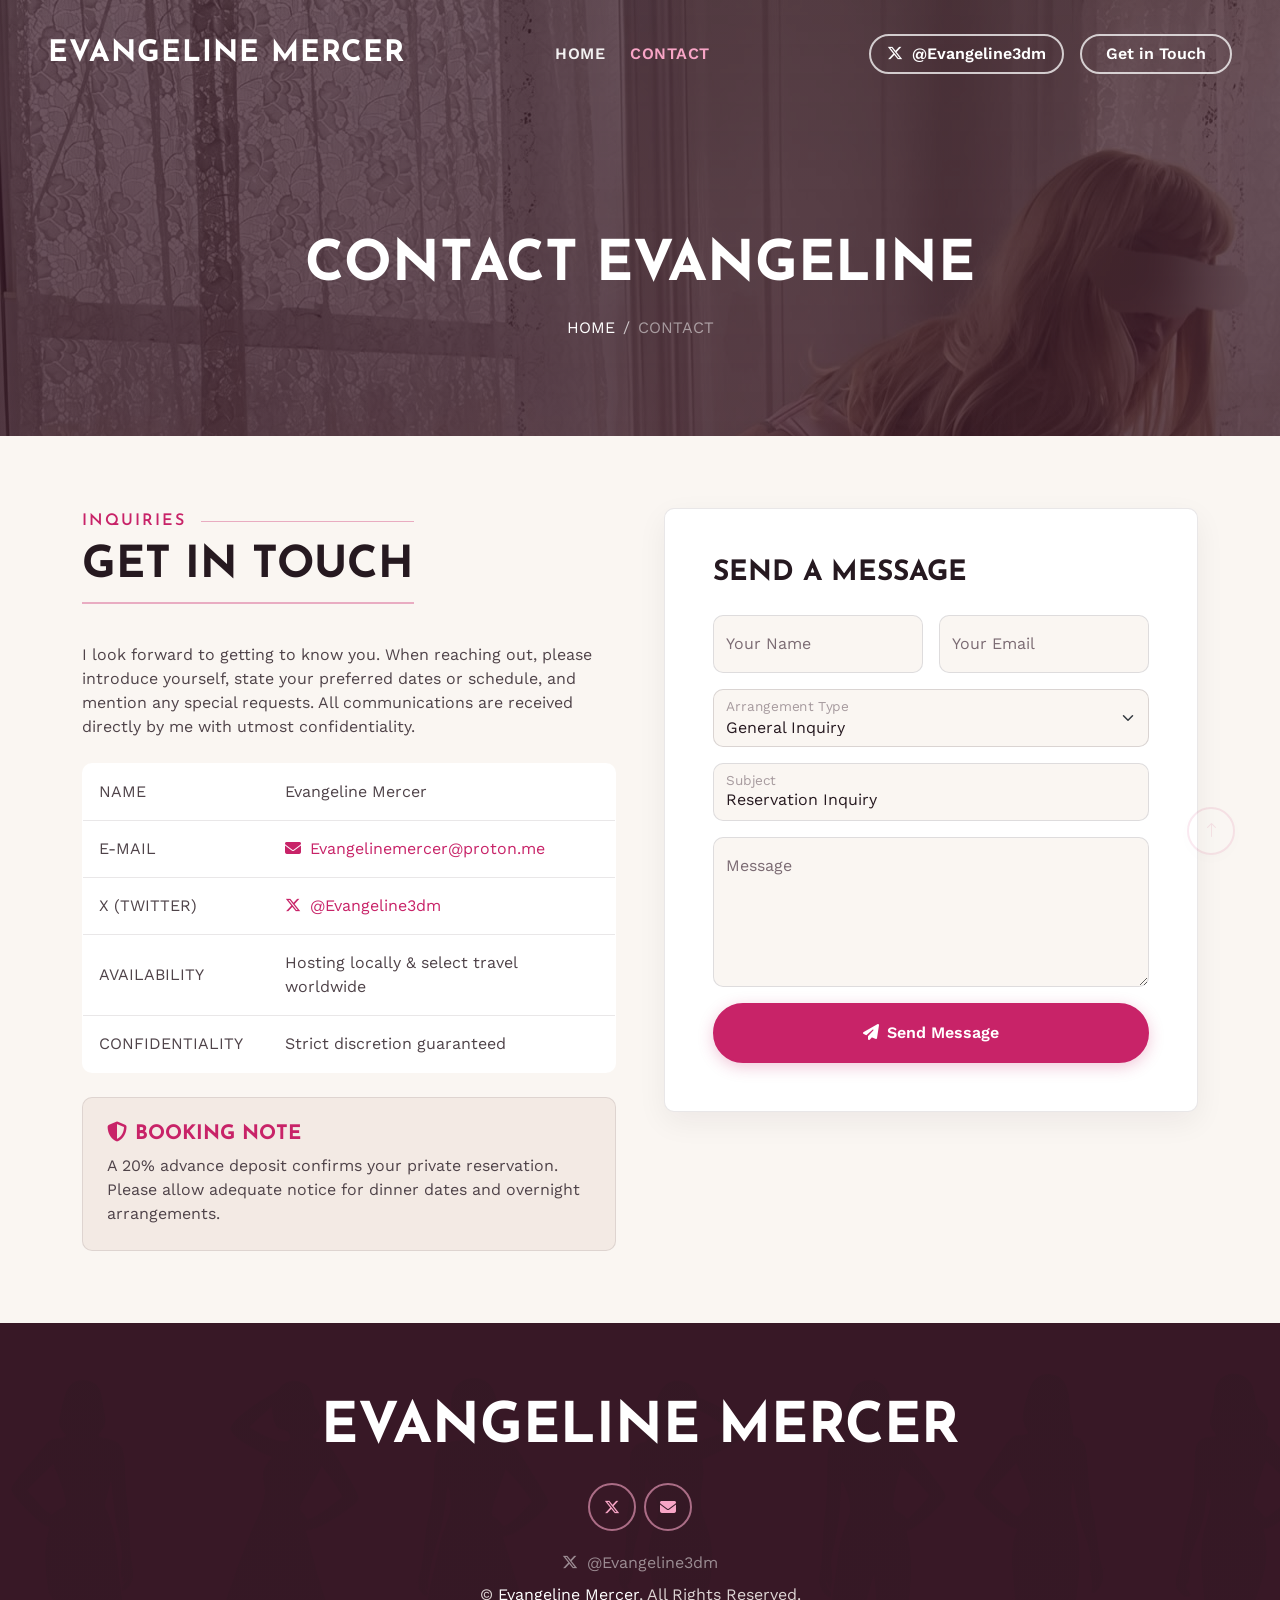
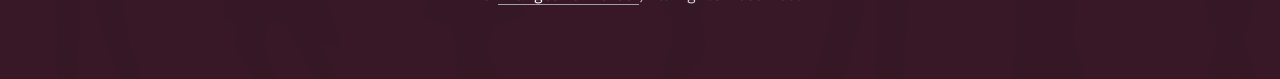
==== commit 2f67b92f: "Switch to warm ivory & champagne palette, add @Evangeline3dm X link, and enrich Get To Know Me info" ====
--- a/contact.html
+++ b/contact.html
@@ -37,7 +37,7 @@
 <body>
     <!-- Spinner Start -->
     <div id="spinner"
-        class="show bg-dark position-fixed translate-middle w-100 vh-100 top-50 start-50 d-flex align-items-center justify-content-center">
+        class="show position-fixed translate-middle w-100 vh-100 top-50 start-50 d-flex align-items-center justify-content-center">
         <div class="spinner-grow text-primary" style="width: 3rem; height: 3rem;" role="status">
             <span class="sr-only">Loading...</span>
         </div>
@@ -49,7 +49,7 @@
     <div class="container-fluid p-0">
         <nav class="navbar navbar-expand-lg navbar-dark px-3 px-lg-5">
             <a href="index.html" class="navbar-brand ms-1 ms-sm-2 ms-lg-0">
-                <h2 class="mb-0 text-primary text-uppercase">Evangeline Mercer</h2>
+                <h2 class="mb-0 text-uppercase">Evangeline Mercer</h2>
             </a>
             <button type="button" class="navbar-toggler me-1 me-sm-2 me-lg-0" data-bs-toggle="collapse"
                 data-bs-target="#navbarCollapse" aria-label="Toggle navigation">
@@ -60,8 +60,11 @@
                     <a href="index.html" class="nav-item nav-link">Home</a>
                     <a href="contact.html" class="nav-item nav-link active">Contact</a>
                 </div>
-                <div class="d-none d-lg-flex">
-                    <a href="contact.html" class="btn btn-outline-primary border-2 px-4">Get in Touch</a>
+                <div class="d-none d-lg-flex align-items-center gap-3">
+                    <a href="https://x.com/Evangeline3dm" target="_blank" rel="noopener noreferrer" class="btn btn-outline-primary btn-nav-cta border-2 px-3" title="@Evangeline3dm">
+                        <i class="fab fa-x-twitter me-1"></i> @Evangeline3dm
+                    </a>
+                    <a href="contact.html" class="btn btn-outline-primary btn-nav-cta border-2 px-4">Get in Touch</a>
                 </div>
             </div>
         </nav>
@@ -72,7 +75,7 @@
                 <nav aria-label="breadcrumb" class="animated slideInDown">
                     <ol class="breadcrumb justify-content-center text-uppercase mb-0">
                         <li class="breadcrumb-item"><a class="text-white text-decoration-none" href="index.html">Home</a></li>
-                        <li class="breadcrumb-item text-primary active" aria-current="page">Contact</li>
+                        <li class="breadcrumb-item text-white-50 active" aria-current="page">Contact</li>
                     </ol>
                 </nav>
             </div>
@@ -82,13 +85,13 @@
 
 
     <!-- Contact Start -->
-    <div class="container-fluid py-4 py-lg-5">
+    <div class="container-fluid bg-ivory py-4 py-lg-5">
         <div class="container py-2 py-lg-4">
             <div class="row g-4 g-lg-5">
                 <div class="col-lg-6">
                     <div class="title wow fadeInUp" data-wow-delay="0.1s">
                         <div class="title-left">
-                            <h5 class="text-uppercase text-primary mb-2">Inquiries</h5>
+                            <h5 class="text-uppercase mb-2">Inquiries</h5>
                             <h1>Get in Touch</h1>
                         </div>
                     </div>
@@ -96,62 +99,70 @@
                         I look forward to getting to know you. When reaching out, please introduce yourself, state your preferred dates or schedule, and mention any special requests. All communications are received directly by me with utmost confidentiality.
                     </p>
                     <div class="table-responsive mb-4 wow fadeInUp" data-wow-delay="0.3s">
-                        <table class="table table-dark mb-0">
-                            <tr>
-                                <td class="text-uppercase text-muted" style="width: 35%;">NAME</td>
-                                <td class="text-white font-weight-bold">Evangeline Mercer</td>
-                            </tr>
-                            <tr>
-                                <td class="text-uppercase text-muted">E-MAIL</td>
+                        <table class="table contact-table mb-0">
+                            <tr>
+                                <td class="text-uppercase fw-semibold text-heading" style="width: 35%;">NAME</td>
+                                <td class="fw-semibold text-heading">Evangeline Mercer</td>
+                            </tr>
+                            <tr>
+                                <td class="text-uppercase fw-semibold text-heading">E-MAIL</td>
                                 <td>
-                                    <a href="mailto:Evangelinemercer@proton.me" class="text-primary text-decoration-none">
+                                    <a href="mailto:Evangelinemercer@proton.me" class="text-primary text-decoration-none fw-semibold">
                                         <i class="fa fa-envelope me-1"></i> Evangelinemercer@proton.me
                                     </a>
                                 </td>
                             </tr>
                             <tr>
-                                <td class="text-uppercase text-muted">AVAILABILITY</td>
-                                <td class="text-white">Hosting locally & select travel worldwide</td>
-                            </tr>
-                            <tr>
-                                <td class="text-uppercase text-muted">CONFIDENTIALITY</td>
-                                <td class="text-white">Strict discretion guaranteed</td>
+                                <td class="text-uppercase fw-semibold text-heading">X (TWITTER)</td>
+                                <td>
+                                    <a href="https://x.com/Evangeline3dm" target="_blank" rel="noopener noreferrer" class="text-primary text-decoration-none fw-semibold">
+                                        <i class="fab fa-x-twitter me-1"></i> @Evangeline3dm
+                                    </a>
+                                </td>
+                            </tr>
+                            <tr>
+                                <td class="text-uppercase fw-semibold text-heading">AVAILABILITY</td>
+                                <td>Hosting locally &amp; select travel worldwide</td>
+                            </tr>
+                            <tr>
+                                <td class="text-uppercase fw-semibold text-heading">CONFIDENTIALITY</td>
+                                <td>Strict discretion guaranteed</td>
                             </tr>
                         </table>
                     </div>
-                    <div class="p-3 p-md-4 bg-secondary rounded wow fadeInUp" data-wow-delay="0.4s">
+                    <div class="p-3 p-md-4 bg-secondary rounded-3 border border-theme wow fadeInUp" data-wow-delay="0.4s">
                         <h5 class="text-uppercase text-primary mb-2"><i class="fa fa-shield-alt me-2"></i>Booking Note</h5>
-                        <p class="mb-0 text-white-50">
+                        <p class="mb-0">
                             A 20% advance deposit confirms your private reservation. Please allow adequate notice for dinner dates and overnight arrangements.
                         </p>
                     </div>
                 </div>
 
                 <div class="col-lg-6 wow fadeInUp" data-wow-delay="0.5s">
-                    <div class="bg-secondary p-3 p-sm-4 p-md-5 rounded">
-                        <h3 class="text-uppercase mb-3 mb-md-4">Send a Message</h3>
+                    <div class="contact-card p-3 p-sm-4 p-md-5 rounded-3">
+                        <h3 class="text-uppercase mb-3 mb-md-4 text-heading">Send a Message</h3>
                         <div id="formAlert" class="alert alert-success d-none mb-3" role="alert">
-                            Your message has been prepared! If your email app did not open automatically, please send directly to <strong class="text-white">Evangelinemercer@proton.me</strong>.
+                            Your message has been prepared! If your email app did not open automatically, please send directly to <strong>Evangelinemercer@proton.me</strong>.
                         </div>
                         <form id="contactForm">
                             <div class="row g-3">
                                 <div class="col-12 col-md-6">
                                     <div class="form-floating">
-                                        <input type="text" class="form-control bg-dark text-white border-0" id="name"
+                                        <input type="text" class="form-control" id="name"
                                             placeholder="Your Name" required>
                                         <label for="name">Your Name</label>
                                     </div>
                                 </div>
                                 <div class="col-12 col-md-6">
                                     <div class="form-floating">
-                                        <input type="email" class="form-control bg-dark text-white border-0" id="email"
+                                        <input type="email" class="form-control" id="email"
                                             placeholder="Your Email" required>
                                         <label for="email">Your Email</label>
                                     </div>
                                 </div>
                                 <div class="col-12">
                                     <div class="form-floating">
-                                        <select class="form-select bg-dark text-white border-0" id="serviceType">
+                                        <select class="form-select" id="serviceType">
                                             <option value="General Inquiry">General Inquiry</option>
                                             <option value="Introduction (1 Hour)">Introduction (1 Hour)</option>
                                             <option value="2 Hours Together">2 Hours Together</option>
@@ -163,14 +174,14 @@
                                 </div>
                                 <div class="col-12">
                                     <div class="form-floating">
-                                        <input type="text" class="form-control bg-dark text-white border-0" id="subject"
+                                        <input type="text" class="form-control" id="subject"
                                             placeholder="Subject" value="Reservation Inquiry">
                                         <label for="subject">Subject</label>
                                     </div>
                                 </div>
                                 <div class="col-12">
                                     <div class="form-floating">
-                                        <textarea class="form-control bg-dark text-white border-0"
+                                        <textarea class="form-control"
                                             placeholder="Tell me a bit about yourself and your ideal date/time..." id="message"
                                             style="height: 150px" required></textarea>
                                         <label for="message">Message</label>
@@ -192,17 +203,25 @@
 
 
     <!-- Footer Start -->
-    <div class="container-fluid bg-dark text-light footer py-4 py-md-5 wow fadeIn" data-wow-delay="0.1s">
+    <div class="container-fluid text-light footer py-4 py-md-5 wow fadeIn" data-wow-delay="0.1s">
         <div class="container text-center py-3 py-md-4">
-            <a href="index.html">
+            <a href="index.html" class="text-decoration-none">
                 <h1 class="display-4 mb-3 text-white text-uppercase">Evangeline Mercer</h1>
             </a>
-            <div class="d-flex justify-content-center mb-4">
+            <div class="d-flex justify-content-center mb-3">
+                <a class="btn btn-lg-square btn-outline-primary border-2 m-1" href="https://x.com/Evangeline3dm" target="_blank" rel="noopener noreferrer" title="Follow @Evangeline3dm on X">
+                    <i class="fab fa-x-twitter"></i>
+                </a>
                 <a class="btn btn-lg-square btn-outline-primary border-2 m-1" href="mailto:Evangelinemercer@proton.me" title="Email Evangeline">
                     <i class="fa fa-envelope"></i>
                 </a>
             </div>
-            <p class="mb-0">&copy; <a class="border-bottom text-primary text-decoration-none" href="#">Evangeline Mercer</a>, All Rights Reserved.</p>
+            <p class="mb-2">
+                <a href="https://x.com/Evangeline3dm" target="_blank" rel="noopener noreferrer" class="text-white-50 text-decoration-none">
+                    <i class="fab fa-x-twitter me-1"></i> @Evangeline3dm
+                </a>
+            </p>
+            <p class="mb-0">&copy; <a class="border-bottom text-white text-decoration-none" href="#">Evangeline Mercer</a>, All Rights Reserved.</p>
         </div>
     </div>
     <!-- Footer End -->
--- a/css/style.css
+++ b/css/style.css
@@ -1,8 +1,52 @@
-/********** Template CSS **********/
+/********** Warm Champagne Ivory & Velvet Rose Theme **********/
+
+:root {
+    --bs-primary: #C82368;
+    --bs-secondary: #F3EAE4;
+    --bs-dark: #381826;
+    --bs-light: #FAF6F2;
+    --theme-bg: #FAF6F2;
+    --theme-alt: #F3EAE4;
+    --theme-surface: #FFFFFF;
+    --theme-plum: #381826;
+    --theme-heading: #261920;
+    --theme-text: #4F4349;
+    --theme-muted: #7B6B73;
+    --theme-accent: #C82368;
+    --theme-accent-hover: #A61B55;
+    --theme-border: rgba(38, 25, 32, 0.1);
+}
 
 html, body {
     overflow-x: hidden;
     max-width: 100%;
+    background-color: var(--theme-bg) !important;
+    color: var(--theme-text) !important;
+}
+
+h1, h2, h3, h4, h5, h6,
+.h1, .h2, .h3, .h4, .h5, .h6 {
+    color: var(--theme-heading);
+}
+
+.text-heading {
+    color: var(--theme-heading) !important;
+}
+
+.text-primary {
+    color: var(--theme-accent) !important;
+}
+
+.bg-secondary {
+    background-color: var(--theme-alt) !important;
+}
+
+.bg-ivory {
+    background-color: var(--theme-bg) !important;
+}
+
+.border-theme {
+    border-color: var(--theme-border) !important;
 }
 
 .back-to-top {
@@ -11,6 +55,8 @@
     right: 45px;
     bottom: 45px;
     z-index: 99;
+    background-color: var(--theme-surface);
+    box-shadow: 0 4px 15px rgba(38, 25, 32, 0.15);
 }
 
 
@@ -20,6 +66,7 @@
     visibility: hidden;
     transition: opacity .5s ease-out, visibility 0s linear .5s;
     z-index: 99999;
+    background-color: var(--theme-bg) !important;
 }
 
 #spinner.show {
@@ -32,7 +79,7 @@
 /*** Button ***/
 .btn {
     font-weight: 600;
-    transition: .5s;
+    transition: .35s ease;
     border-radius: 50px;
 }
 
@@ -62,7 +109,30 @@
 }
 
 .btn-primary {
-    color: var(--bs-white);
+    background-color: var(--theme-accent) !important;
+    border-color: var(--theme-accent) !important;
+    color: #FFFFFF !important;
+    box-shadow: 0 4px 15px rgba(200, 35, 104, 0.25);
+}
+
+.btn-primary:hover,
+.btn-primary:focus {
+    background-color: var(--theme-accent-hover) !important;
+    border-color: var(--theme-accent-hover) !important;
+    color: #FFFFFF !important;
+    transform: translateY(-2px);
+    box-shadow: 0 6px 20px rgba(200, 35, 104, 0.35);
+}
+
+.btn-outline-primary {
+    color: var(--theme-accent) !important;
+    border-color: var(--theme-accent) !important;
+}
+
+.btn-outline-primary:hover {
+    background-color: var(--theme-accent) !important;
+    border-color: var(--theme-accent) !important;
+    color: #FFFFFF !important;
 }
 
 
@@ -73,62 +143,117 @@
     top: 0;
     left: 0;
     z-index: 999;
-    transition: .5s;
+    transition: .4s ease;
 }
 
 .navbar-brand h2 {
     font-size: clamp(1.2rem, 4.5vw, 1.85rem);
     letter-spacing: 1px;
+    color: #FFFFFF !important;
+    transition: color 0.3s ease;
 }
 
 .navbar .navbar-nav .nav-link {
     margin-right: 25px;
-    padding: 40px 0;
-    color: var(--bs-white);
-    font-size: 17px;
+    padding: 34px 0;
+    color: rgba(255, 255, 255, 0.92);
+    font-size: 16px;
+    font-weight: 600;
+    letter-spacing: 0.5px;
     text-transform: uppercase;
     outline: none;
-    transition: .5s;
+    transition: .35s;
 }
 
 .navbar .navbar-nav .nav-link:hover,
 .navbar .navbar-nav .nav-link.active {
-    color: var(--bs-primary);
+    color: #F8A5C6;
+}
+
+.navbar .btn-nav-cta {
+    color: #FFFFFF !important;
+    border-color: rgba(255, 255, 255, 0.75) !important;
+}
+
+.navbar .btn-nav-cta:hover {
+    background-color: var(--theme-accent) !important;
+    border-color: var(--theme-accent) !important;
+    color: #FFFFFF !important;
+}
+
+/* Scrolled Sticky Navbar (Warm Ivory) */
+.navbar.bg-dark {
+    background-color: rgba(250, 246, 242, 0.97) !important;
+    backdrop-filter: blur(12px);
+    border-bottom: 1px solid var(--theme-border);
+}
+
+.navbar.bg-dark .navbar-brand h2 {
+    color: var(--theme-accent) !important;
+}
+
+.navbar.bg-dark .navbar-nav .nav-link {
+    color: var(--theme-heading);
+    padding: 20px 0;
+}
+
+.navbar.bg-dark .navbar-nav .nav-link:hover,
+.navbar.bg-dark .navbar-nav .nav-link.active {
+    color: var(--theme-accent);
+}
+
+.navbar.bg-dark .navbar-toggler {
+    border-color: rgba(38, 25, 32, 0.25);
+}
+
+.navbar.bg-dark .navbar-toggler-icon {
+    filter: invert(1) brightness(0.2);
+}
+
+.navbar.bg-dark .btn-nav-cta {
+    color: var(--theme-accent) !important;
+    border-color: var(--theme-accent) !important;
+}
+
+.navbar.bg-dark .btn-nav-cta:hover {
+    color: #FFFFFF !important;
 }
 
 @media (max-width: 991.98px) {
     .navbar {
         padding: 12px 15px;
-        background: rgba(15, 17, 21, 0.96);
+        background: rgba(56, 24, 38, 0.78);
+        backdrop-filter: blur(8px);
     }
 
     .navbar .navbar-collapse {
-        background: #111418;
-        border-radius: 10px;
+        background: var(--theme-bg);
+        border-radius: 12px;
         padding: 15px 20px;
         margin-top: 10px;
-        box-shadow: 0 10px 30px rgba(0, 0, 0, 0.6);
-        border: 1px solid rgba(255, 255, 255, 0.08);
+        box-shadow: 0 12px 30px rgba(38, 25, 32, 0.18);
+        border: 1px solid var(--theme-border);
     }
 
     .navbar .navbar-nav {
         margin-top: 4px;
-        border-top: 1px solid rgba(255, 255, 255, 0.1);
     }
 
     .navbar .navbar-nav .nav-link,
     .navbar.bg-dark .navbar-nav .nav-link {
         margin-right: 0;
         padding: 12px 0;
-        border-bottom: 1px solid rgba(255, 255, 255, 0.05);
+        color: var(--theme-heading) !important;
+        border-bottom: 1px solid rgba(38, 25, 32, 0.07);
+    }
+
+    .navbar .navbar-nav .nav-link.active,
+    .navbar .navbar-nav .nav-link:hover {
+        color: var(--theme-accent) !important;
     }
 }
 
 @media (min-width: 992px) {
-    .navbar.bg-dark .navbar-nav .nav-link {
-        padding: 20px 0;
-    }
-
     .navbar .nav-item .dropdown-menu {
         display: block;
         border: none;
@@ -147,20 +272,11 @@
     }
 }
 
-.navbar .dropdown-toggle::after {
-    border: none;
-    content: "\f107";
-    font-family: "Font Awesome 5 Free";
-    font-weight: 900;
-    vertical-align: middle;
-    margin-left: 8px;
-}
-
 
 /*** Header & Hero Carousel ***/
 #header-carousel .carousel-item {
     position: relative;
-    min-height: 520px;
+    min-height: 540px;
     max-height: 85vh;
 }
 
@@ -176,20 +292,14 @@
     left: 0;
     right: 0;
     bottom: 0;
-    padding-top: 100px;
-    background: rgba(0, 0, 0, .7);
+    padding-top: 90px;
+    background: linear-gradient(180deg, rgba(46, 18, 32, 0.62) 0%, rgba(56, 24, 38, 0.45) 50%, rgba(46, 18, 32, 0.72) 100%);
     z-index: 1;
 }
 
-.carousel-control-prev,
-.carousel-control-next {
-    width: 10%;
-}
-
-.carousel-control-prev-icon,
-.carousel-control-next-icon {
-    width: 3rem;
-    height: 3rem;
+.carousel-caption h1,
+.carousel-caption h5 {
+    color: #FFFFFF !important;
 }
 
 @media (max-width: 768px) {
@@ -225,9 +335,14 @@
 }
 
 .page-header {
-    padding-top: 200px;
-    background: linear-gradient(rgba(0, 0, 0, .7), rgba(0, 0, 0, .7)), url(../img/image.png) top center no-repeat;
+    padding-top: 185px;
+    padding-bottom: 50px;
+    background: linear-gradient(rgba(56, 24, 38, 0.72), rgba(56, 24, 38, 0.78)), url(../img/image.png) top center no-repeat;
     background-size: cover;
+}
+
+.page-header h1 {
+    color: #FFFFFF !important;
 }
 
 @media (max-width: 768px) {
@@ -242,13 +357,13 @@
 }
 
 .page-header .breadcrumb-item + .breadcrumb-item::before {
-    color: var(--bs-white);
+    color: rgba(255, 255, 255, 0.7);
 }
 
 
 /*** Title ***/
 .title {
-    margin-bottom: 1.75rem;
+    margin-bottom: 1.5rem;
     max-width: 100%;
     overflow: hidden;
 }
@@ -275,8 +390,10 @@
 .title .title-right h5 {
     position: relative;
     display: inline-block;
-    font-size: 18px;
-    font-weight: 300;
+    font-size: 16px;
+    font-weight: 600;
+    letter-spacing: 2px;
+    color: var(--theme-accent) !important;
 }
 
 .title .title-left h5::after,
@@ -288,7 +405,17 @@
     width: 500%;
     height: 0;
     top: 9px;
-    border-bottom: 1px solid var(--bs-white);
+    border-bottom: 1px solid rgba(200, 35, 104, 0.35);
+}
+
+.carousel-caption .title .title-center h5 {
+    color: #FFFFFF !important;
+}
+
+.carousel-caption .title .title-center h5::before,
+.carousel-caption .title .title-center h5::after,
+.carousel-caption .title .title-center h1 {
+    border-color: rgba(255, 255, 255, 0.75) !important;
 }
 
 .title .title-left h5::after,
@@ -304,7 +431,8 @@
 .title .title-left h1,
 .title .title-center h1,
 .title .title-right h1 {
-    border-bottom: 1px solid var(--bs-white);
+    border-bottom: 2px solid rgba(200, 35, 104, 0.35);
+    padding-bottom: 8px;
     font-size: clamp(1.6rem, 5.5vw, 2.75rem);
     line-height: 1.25;
     word-wrap: break-word;
@@ -315,7 +443,7 @@
     .title .title-left h5,
     .title .title-center h5,
     .title .title-right h5 {
-        font-size: 14px;
+        font-size: 13px;
     }
     .title .title-left h1,
     .title .title-center h1,
@@ -325,48 +453,21 @@
 }
 
 
-/*** Service ***/
-.service-item {
-    position: relative;
-    margin-top: 2.5rem;
-    overflow: hidden;
-}
-
-.service-item .service-img {
-    position: relative;
-    display: inline-block;
-}
-
-.service-item .service-img::before {
-    position: absolute;
-    content: "";
-    width: calc(100% - 12rem);
-    height: calc(100% - 12rem);
-    top: 50%;
-    left: 50%;
-    transform: translate(-50%, -50%);
-    border: 3rem solid rgba(0, 0, 0, .5);
-    border-radius: 300px;
-    z-index: 1;
-}
-
-.service-item.service-item-left {
-    border-radius: 500px 0 0 500px;
-    background: linear-gradient(to right, var(--bs-secondary), var(--bs-dark));
-}
-
-.service-item.service-item-right {
-    border-radius: 0 500px 500px 0;
-    background: linear-gradient(to left, var(--bs-secondary), var(--bs-dark));
-}
-
-@media (max-width: 767.98px) {
-    .service-item.service-item-left,
-    .service-item.service-item-right {
-        border-radius: 500px 500px 0 0;
-        background: linear-gradient(to bottom, var(--bs-secondary), var(--bs-dark));
-        text-align: center;
-    }
+/*** Stat Pills & Rate Cards ***/
+.stat-pill,
+.rate-card {
+    background: var(--theme-surface);
+    border: 1px solid var(--theme-border);
+    box-shadow: 0 3px 12px rgba(38, 25, 32, 0.04);
+    color: var(--theme-text);
+    transition: transform 0.25s ease, border-color 0.25s ease, box-shadow 0.25s ease;
+}
+
+.stat-pill:hover,
+.rate-card:hover {
+    transform: translateY(-2px);
+    border-color: rgba(200, 35, 104, 0.35);
+    box-shadow: 0 6px 18px rgba(200, 35, 104, 0.08);
 }
 
 
@@ -374,6 +475,17 @@
 .testimonial-carousel {
     max-width: 750px;
     margin: 0 auto;
+}
+
+.testimonial-carousel .testimonial-item p {
+    color: var(--theme-heading);
+    font-style: italic;
+}
+
+.testimonial-carousel .testimonial-item h5 {
+    color: var(--theme-heading);
+    margin-top: 1.25rem;
+    font-weight: 700;
 }
 
 .testimonial-carousel .owl-dots {
@@ -384,31 +496,6 @@
     justify-content: center;
 }
 
-.testimonial-carousel .owl-dots .owl-dot {
-    width: 60px;
-    height: 60px;
-    margin: 0 5px;
-    padding: 10px;
-    background: var(--bs-dark);
-    border-radius: 100px;
-    transition: .5s;
-}
-
-.testimonial-carousel .owl-dots .owl-dot.active {
-    width: 100px;
-    height: 100px;
-}
-
-.testimonial-carousel .owl-dots .owl-dot img {
-    opacity: .1;
-    transition: .5s;
-    border-radius: 100px;
-}
-
-.testimonial-carousel .owl-dots .owl-dot.active img {
-    opacity: 1;
-}
-
 @media (max-width: 768px) {
     .testimonial-carousel {
         padding: 0 10px;
@@ -423,7 +510,7 @@
 }
 
 
-/*** Footer ***/
+/*** Footer (Velvet Plum / Wine) ***/
 @keyframes footerAnimatedBg {
 	0% {
         background-position: 0 0;
@@ -435,10 +522,27 @@
 }
 
 .footer {
-	background-image: url(../img/footer-bg.png);
+    background-color: var(--theme-plum) !important;
+	background-image: linear-gradient(rgba(56, 24, 38, 0.88), rgba(56, 24, 38, 0.92)), url(../img/footer-bg.png);
 	background-position: 0px 0px;
     background-repeat: repeat-x;
 	animation: footerAnimatedBg 50s linear infinite;
+    color: rgba(250, 246, 242, 0.85) !important;
+}
+
+.footer h1 {
+    color: #FFFFFF !important;
+}
+
+.footer .btn-outline-primary {
+    color: #F8A5C6 !important;
+    border-color: rgba(248, 165, 198, 0.6) !important;
+}
+
+.footer .btn-outline-primary:hover {
+    background-color: var(--theme-accent) !important;
+    border-color: var(--theme-accent) !important;
+    color: #FFFFFF !important;
 }
 
 @media (max-width: 768px) {
@@ -456,21 +560,24 @@
 .gallery-card {
     position: relative;
     overflow: hidden;
-    border-radius: 8px;
-    box-shadow: 0 5px 15px rgba(0, 0, 0, 0.5);
-    background: #000;
+    border-radius: 12px;
+    box-shadow: 0 8px 24px rgba(38, 25, 32, 0.12);
+    background: var(--theme-surface);
+    border: 4px solid var(--theme-surface);
     transition: transform 0.3s ease, box-shadow 0.3s ease;
 }
 
 .gallery-card:hover {
     transform: translateY(-6px);
-    box-shadow: 0 10px 25px rgba(228, 23, 121, 0.35);
+    box-shadow: 0 14px 35px rgba(200, 35, 104, 0.22);
 }
 
 .gallery-card a {
     display: block;
     position: relative;
     width: 100%;
+    border-radius: 8px;
+    overflow: hidden;
 }
 
 .gallery-card img {
@@ -484,7 +591,7 @@
 
 .gallery-card:hover img {
     transform: scale(1.05);
-    filter: brightness(0.9);
+    filter: brightness(0.92);
 }
 
 .gallery-card .gallery-overlay {
@@ -493,7 +600,7 @@
     left: 0;
     width: 100%;
     height: 100%;
-    background: rgba(228, 23, 121, 0.25);
+    background: rgba(200, 35, 104, 0.22);
     display: flex;
     align-items: center;
     justify-content: center;
@@ -506,10 +613,11 @@
 }
 
 .gallery-card .gallery-overlay i {
-    font-size: 2rem;
-    padding: 12px;
+    font-size: 1.75rem;
+    padding: 14px;
     border-radius: 50%;
-    background: rgba(0, 0, 0, 0.6);
+    background: rgba(56, 24, 38, 0.72);
+    color: #FFFFFF;
 }
 
 @media (max-width: 991.98px) {
@@ -531,15 +639,46 @@
 }
 
 
-/*** Mobile Form & Table Polish ***/
-.table-dark td {
+/*** Contact Table & Form Controls (Light Editorial) ***/
+.contact-card {
+    background: var(--theme-surface);
+    border: 1px solid var(--theme-border);
+    box-shadow: 0 10px 30px rgba(38, 25, 32, 0.06);
+}
+
+.contact-table {
+    background-color: var(--theme-surface) !important;
+    color: var(--theme-text) !important;
+    border-radius: 10px;
+    overflow: hidden;
+    border: 1px solid var(--theme-border);
+}
+
+.contact-table td {
     word-break: break-word;
     overflow-wrap: anywhere;
     vertical-align: middle;
+    padding: 1rem;
+    border-color: var(--theme-border) !important;
+    background-color: var(--theme-surface) !important;
+    color: var(--theme-text) !important;
 }
 
 .form-control, .form-select {
     font-size: 16px; /* Prevents auto-zoom on iOS Safari */
+    background-color: var(--theme-bg) !important;
+    color: var(--theme-heading) !important;
+    border: 1px solid rgba(38, 25, 32, 0.15) !important;
+}
+
+.form-control:focus, .form-select:focus {
+    background-color: #FFFFFF !important;
+    border-color: var(--theme-accent) !important;
+    box-shadow: 0 0 0 0.25rem rgba(200, 35, 104, 0.15) !important;
+}
+
+.form-floating > label {
+    color: var(--theme-muted) !important;
 }
 
 @media (max-width: 576px) {
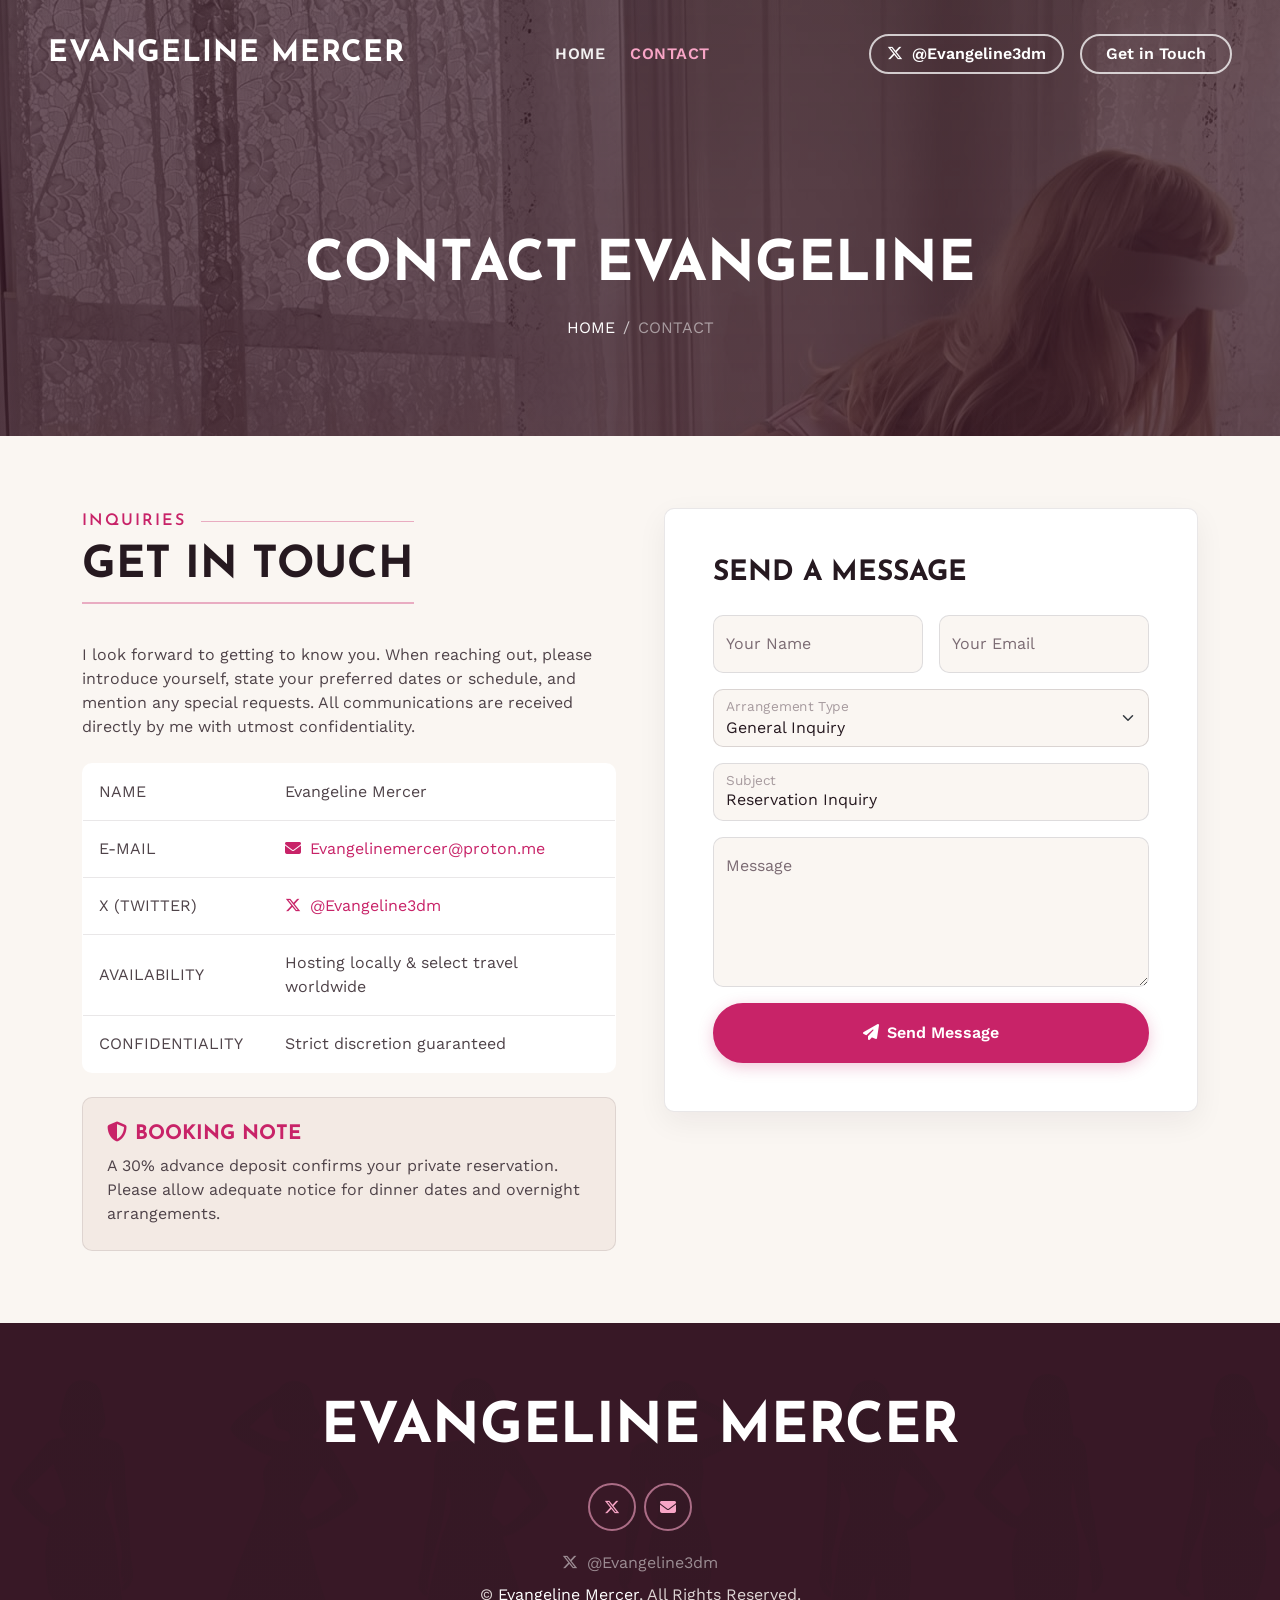
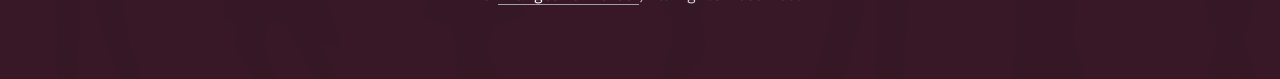
==== commit 245ce877: "Update stats, height, rates, deposit, and add testimonial swipe indicators" ====
--- a/contact.html
+++ b/contact.html
@@ -133,7 +133,7 @@
                     <div class="p-3 p-md-4 bg-secondary rounded-3 border border-theme wow fadeInUp" data-wow-delay="0.4s">
                         <h5 class="text-uppercase text-primary mb-2"><i class="fa fa-shield-alt me-2"></i>Booking Note</h5>
                         <p class="mb-0">
-                            A 20% advance deposit confirms your private reservation. Please allow adequate notice for dinner dates and overnight arrangements.
+                            A 30% advance deposit confirms your private reservation. Please allow adequate notice for dinner dates and overnight arrangements.
                         </p>
                     </div>
                 </div>
--- a/css/style.css
+++ b/css/style.css
@@ -475,6 +475,7 @@
 .testimonial-carousel {
     max-width: 750px;
     margin: 0 auto;
+    position: relative;
 }
 
 .testimonial-carousel .testimonial-item p {
@@ -488,12 +489,80 @@
     font-weight: 700;
 }
 
+.testimonial-carousel .owl-nav {
+    display: flex;
+    justify-content: center;
+    gap: 16px;
+    margin-top: 24px;
+}
+
+.testimonial-carousel .owl-nav button.owl-prev,
+.testimonial-carousel .owl-nav button.owl-next {
+    width: 44px;
+    height: 44px;
+    border-radius: 50%;
+    background: var(--theme-surface) !important;
+    color: var(--theme-accent) !important;
+    border: 1px solid rgba(200, 35, 104, 0.3) !important;
+    display: inline-flex;
+    align-items: center;
+    justify-content: center;
+    font-size: 1.1rem;
+    box-shadow: 0 3px 10px rgba(38, 25, 32, 0.08);
+    transition: all 0.25s ease;
+}
+
+.testimonial-carousel .owl-nav button.owl-prev:hover,
+.testimonial-carousel .owl-nav button.owl-next:hover {
+    background: var(--theme-accent) !important;
+    color: #FFFFFF !important;
+    border-color: var(--theme-accent) !important;
+    transform: translateY(-2px);
+}
+
 .testimonial-carousel .owl-dots {
-    margin-top: 35px;
-    height: 100px;
+    margin-top: 18px;
     display: flex;
     align-items: center;
     justify-content: center;
+    gap: 8px;
+}
+
+.testimonial-carousel .owl-dots .owl-dot span {
+    width: 10px;
+    height: 10px;
+    border-radius: 50%;
+    background: rgba(200, 35, 104, 0.25);
+    display: block;
+    transition: all 0.3s ease;
+}
+
+.testimonial-carousel .owl-dots .owl-dot.active span {
+    width: 26px;
+    border-radius: 99px;
+    background: var(--theme-accent);
+}
+
+.swipe-hint span {
+    font-size: 0.85rem;
+    font-weight: 600;
+    color: var(--theme-muted);
+    background: var(--theme-surface);
+    border: 1px solid var(--theme-border);
+    box-shadow: 0 2px 8px rgba(38, 25, 32, 0.04);
+}
+
+@keyframes swipeNudge {
+    0%, 100% { transform: translateX(0); }
+    50% { transform: translateX(3px); }
+}
+
+.swipe-hint .bi-arrow-right {
+    animation: swipeNudge 1.6s ease-in-out infinite;
+}
+
+.swipe-hint .bi-arrow-left {
+    animation: swipeNudge 1.6s ease-in-out infinite reverse;
 }
 
 @media (max-width: 768px) {
